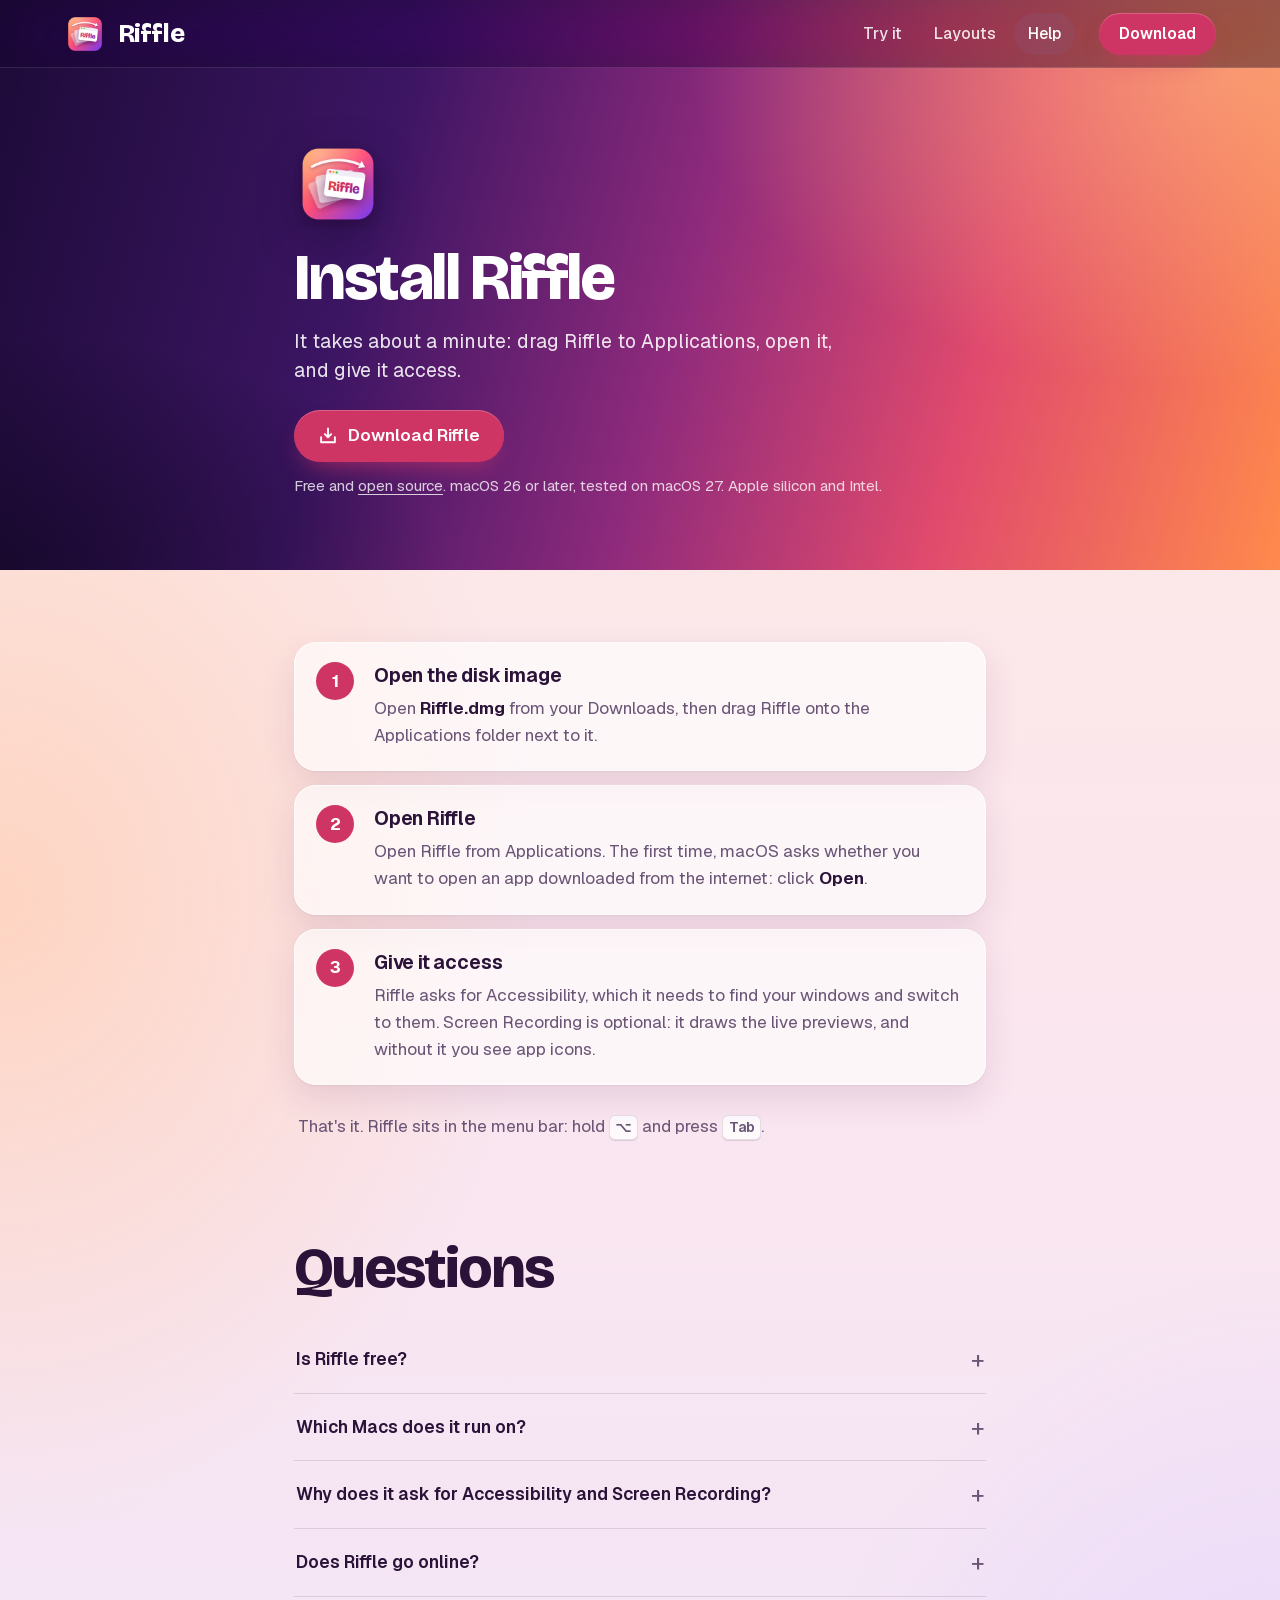
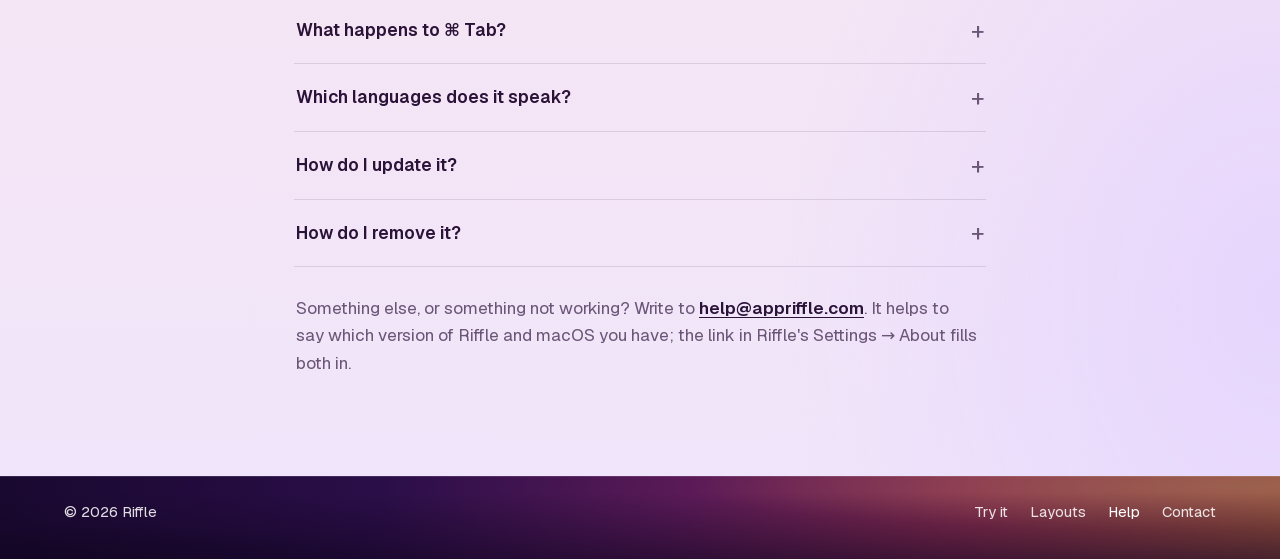
==== website/help.html @ 2fd91523 "Riffle: a window switcher for macOS The source of Riffle 1.0.2, published as free software under the" ====
<!doctype html>
<html lang="en">
<head>
<meta charset="utf-8">
<meta name="viewport" content="width=device-width, initial-scale=1, viewport-fit=cover">
<title>Install Riffle, and questions</title>
<meta name="description" content="How to install Riffle, the free window switcher for macOS, and answers to common questions.">
<meta name="theme-color" content="#24103f">
<meta name="color-scheme" content="light">
<link rel="canonical" href="https://appriffle.com/help">
<link rel="icon" href="img/icon-64.png" type="image/png">
<link rel="apple-touch-icon" href="img/icon-256.png">
<link rel="preload" href="fonts/bricolage-latin.woff2" as="font" type="font/woff2" crossorigin>
<link rel="preload" href="fonts/geist-latin.woff2" as="font" type="font/woff2" crossorigin>
<link rel="stylesheet" href="styles.css">
</head>
<body>
<svg width="0" height="0" style="position:absolute" aria-hidden="true">
  <defs>
    <!-- Phosphor Icons (MIT), bold weight: icons/LICENSE-phosphor.txt -->
    <symbol id="i-download" viewBox="0 0 256 256" fill="currentColor"><path d="M228,144v64a12,12,0,0,1-12,12H40a12,12,0,0,1-12-12V144a12,12,0,0,1,24,0v52H204V144a12,12,0,0,1,24,0Zm-108.49,8.49a12,12,0,0,0,17,0l40-40a12,12,0,0,0-17-17L140,115V32a12,12,0,0,0-24,0v83L96.49,95.51a12,12,0,0,0-17,17Z"/></symbol>
  </defs>
</svg>

<a class="skip" href="#main">Skip to content</a>

<header class="nav">
  <div class="nav__inner">
    <a class="brand" href="index.html" aria-label="Riffle, home">
      <img src="img/icon-256.png" alt="" width="42" height="42">
      <span>Riffle</span>
    </a>
    <nav class="nav__links" aria-label="Pages">
      <a href="index.html#try">Try it</a>
      <a href="index.html#layouts">Layouts</a>
      <a href="help.html" aria-current="page">Help</a>
    </nav>
    <a class="btn btn--primary btn--small" href="download/Riffle.dmg" download>Download</a>
  </div>
</header>

<main id="main">

  <section id="top" class="help-hero" aria-labelledby="help-title">
    <div class="help-hero__inner">
      <img class="help-hero__icon" src="img/icon-256.png" alt="" width="256" height="256">
      <h1 class="help-hero__title" id="help-title">Install Riffle</h1>
      <p class="help-hero__lede">It takes about a minute: drag Riffle to Applications, open it, and give it access.</p>
      <div class="help-hero__actions">
        <a class="btn btn--primary" href="download/Riffle.dmg" download><svg aria-hidden="true"><use href="#i-download"/></svg>Download Riffle</a>
        <span class="help-hero__fine">Free and <a href="https://github.com/dorukyksl/riffle">open source</a>. macOS 26 or later, tested on macOS 27. Apple silicon and Intel.</span>
      </div>
    </div>
  </section>

  <section class="steps" aria-label="Installing Riffle, step by step">
    <ol class="steps__list">
      <li>
        <h2>Open the disk image</h2>
        <p>Open <strong>Riffle.dmg</strong> from your Downloads, then drag Riffle onto the Applications folder next to it.</p>
      </li>
      <li>
        <h2>Open Riffle</h2>
        <p>Open Riffle from Applications. The first time, macOS asks whether you want to open an app downloaded from the internet: click <strong>Open</strong>.</p>
      </li>
      <li>
        <h2>Give it access</h2>
        <p>Riffle asks for Accessibility, which it needs to find your windows and switch to them. Screen Recording is optional: it draws the live previews, and without it you see app icons.</p>
      </li>
    </ol>
    <p class="steps__done">That's it. Riffle sits in the menu bar: hold <kbd>⌥</kbd> and press <kbd>Tab</kbd>.</p>
  </section>

  <section id="questions" class="faq" aria-labelledby="faq-title">
    <h2 class="title" id="faq-title">Questions</h2>
    <div class="faq__list">
      <details><summary>Is Riffle free?</summary><p>Yes, for good. Riffle is free and open source: <a href="https://github.com/dorukyksl/riffle">its code is on GitHub</a> under the GNU General Public License, version 3, so anyone can read what it does with the permissions it asks for, build it themselves or make it better. There is no account to make and nothing to buy.</p></details>
      <details><summary>Which Macs does it run on?</summary><p>Any Mac with macOS 26 or later, Apple silicon or Intel. Riffle is tested on macOS 27.0.1 (October 2026), which runs on Apple silicon only; Intel Macs use it on macOS 26.</p></details>
      <details><summary>Why does it ask for Accessibility and Screen Recording?</summary><p>Accessibility lets Riffle find your windows and bring the one you pick to the front. Screen Recording is optional and only draws the live previews; without it you see app icons. Nothing it sees is recorded or sent anywhere.</p></details>
      <details><summary>Does Riffle go online?</summary><p>Only to look for updates. Once a day it asks appriffle.com whether there's a newer version; the request carries Riffle's version number and, like any web request, your preferred language. You can turn that off in Settings → About. Nothing about your windows ever leaves your Mac.</p></details>
      <details><summary>What happens to ⌘ Tab?</summary><p>Nothing, unless you choose it. Riffle starts on ⌥ Tab. Pick ⌘ Tab in the welcome window or in Settings and Riffle takes its place, then gives it back to macOS when Riffle quits.</p></details>
      <details><summary>Which languages does it speak?</summary><p>21: English, Arabic, Chinese (Simplified, Hong Kong and Taiwan), Dutch, French, German, Hebrew, Indonesian, Italian, Japanese, Korean, Polish, Portuguese (Brazil), Russian, Spanish, Swedish, Thai, Turkish and Vietnamese. It follows your Mac's language, and you can pick another in Settings.</p></details>
      <details><summary>How do I update it?</summary><p>Riffle updates itself: when there's a new version, it asks whether to install it. To look right away, choose Check for Updates… from its menu bar icon. Riffle 1.0.0 can't do this yet, so if you have it, download Riffle once more and drag it onto Applications to replace the old one. Your settings stay as they are.</p></details>
      <details><summary>How do I remove it?</summary><p>Quit Riffle from its menu bar icon, then move it from Applications to the Trash. If you've hidden the icon, open Riffle from Applications to bring up its settings and press ⌘&nbsp;Q.</p></details>
    </div>
    <p class="faq__more">Something else, or something not working? Write to <a href="mailto:help@appriffle.com">help@appriffle.com</a>. It helps to say which version of Riffle and macOS you have; the link in Riffle's Settings → About fills both in.</p>
  </section>

</main>

<div class="end end--slim">
<footer class="footer">
  <div class="footer__inner">
    <span>© 2026 Riffle</span>
    <nav aria-label="Footer"><a href="index.html#try">Try it</a><a href="index.html#layouts">Layouts</a><a href="help.html" aria-current="page">Help</a><a href="mailto:help@appriffle.com">Contact</a></nav>
  </div>
</footer>
</div>

<script src="site.js"></script>
</body>
</html>
---- website/styles.css ----
/* Riffle: one look, whatever the Mac's appearance. The icon's dusk at both ends of the page, and between them a paper
   that carries the icon's afterglow: peach, rose and lilac, never white and never dark. The demos' walls are the icon's
   sunset. Raspberry is the one accent. The switcher on the page copies the app's own: frosted, a rose selection plate.
   Shapes: screens 22-30px, panels and cards 1.1-2.2em (they scale with their screen), buttons pills, keys 12px. */

@font-face {
  font-family: "Bricolage Grotesque";
  src: url("fonts/bricolage-latin.woff2") format("woff2");
  font-weight: 200 800;
  font-display: swap;
  unicode-range: U+0000-00FF, U+0131, U+0152-0153, U+02BB-02BC, U+02C6, U+02DA, U+02DC, U+0304, U+0308, U+0329, U+2000-206F, U+20AC, U+2122, U+2191, U+2193, U+2212, U+2215, U+FEFF, U+FFFD;
}
@font-face {
  font-family: "Bricolage Grotesque";
  src: url("fonts/bricolage-latin-ext.woff2") format("woff2");
  font-weight: 200 800;
  font-display: swap;
  unicode-range: U+0100-02BA, U+02BD-02C5, U+02C7-02CC, U+02CE-02D7, U+02DD-02FF, U+0304, U+0308, U+0329, U+1D00-1DBF, U+1E00-1E9F, U+1EF2-1EFF, U+2020, U+20A0-20AB, U+20AD-20C4, U+2113, U+2C60-2C7F, U+A720-A7FF;
}
@font-face {
  font-family: "Geist";
  src: url("fonts/geist-latin.woff2") format("woff2");
  font-weight: 100 900;
  font-display: swap;
  unicode-range: U+0000-00FF, U+0131, U+0152-0153, U+02BB-02BC, U+02C6, U+02DA, U+02DC, U+0304, U+0308, U+0329, U+2000-206F, U+20AC, U+2122, U+2191, U+2193, U+2212, U+2215, U+FEFF, U+FFFD;
}
@font-face {
  font-family: "Geist";
  src: url("fonts/geist-latin-ext.woff2") format("woff2");
  font-weight: 100 900;
  font-display: swap;
  unicode-range: U+0100-02BA, U+02BD-02C5, U+02C7-02CC, U+02CE-02D7, U+02DD-02FF, U+0304, U+0308, U+0329, U+1D00-1DBF, U+1E00-1E9F, U+1EF2-1EFF, U+2020, U+20A0-20AB, U+20AD-20C4, U+2113, U+2C60-2C7F, U+A720-A7FF;
}
:root {
  --paper: #fbebf0;
  --surface: rgb(255 255 255 / 0.66);
  --ink: #2a1238;
  --muted: #6b5677;
  --line: rgb(42 18 56 / 0.12);
  --accent: #cf3564;
  --accent-down: #b82c57;
  --accent-ink: #b42853;
  --focus: #cf3564;
  --dusk:
    radial-gradient(60% 80% at 96% 12%, rgb(255 184 128 / 0.6), transparent 70%),
    radial-gradient(50% 60% at 0% 100%, rgb(10 3 24 / 0.55), transparent 70%),
    linear-gradient(105deg, #1d0b38 0%, #3c1563 30%, #8e2a7c 53%, #e04a6d 75%, #ff8a4c 100%);
  /* The app's selection. */
  --plate: rgb(255 107 153 / 0.26);
  --plate-edge: #ff6b99;
  --match: #e8336d;
  /* The five layouts' wall: the icon's sunset. */
  --wall:
    radial-gradient(60% 70% at 8% 100%, rgb(255 222 180 / 0.55), transparent 70%),
    radial-gradient(70% 70% at 100% 0%, rgb(20 6 58 / 0.45), transparent 62%),
    linear-gradient(165deg, #ff9a4d 0%, #ff4f7b 36%, #7b3bf2 70%, #26104a 100%);
  /* The MacBook's desktop: the dusk, turned the other way. */
  --desk:
    radial-gradient(55% 70% at 10% 8%, rgb(255 170 120 / 0.55), transparent 70%),
    radial-gradient(60% 70% at 100% 100%, rgb(255 92 140 / 0.45), transparent 70%),
    linear-gradient(200deg, #2a1050 0%, #5a1d78 38%, #b13a82 70%, #f06a6a 100%);
  --font-display: "Bricolage Grotesque", ui-sans-serif, system-ui, sans-serif;
  --font-text: "Geist", ui-sans-serif, system-ui, -apple-system, sans-serif;
  --gutter: clamp(20px, 5vw, 64px);
  --maxw: 1320px;
  --nav: 68px;
  --ease: cubic-bezier(0.23, 1, 0.32, 1);
  --glide: cubic-bezier(0.3, 1.18, 0.45, 1);
  --shadow: 0 1px 2px rgb(60 20 70 / 0.06), 0 14px 34px rgb(90 30 90 / 0.12);
  color-scheme: light;
}

*, *::before, *::after { box-sizing: border-box; }
html { -webkit-text-size-adjust: 100%; scroll-behavior: smooth; scroll-padding-top: calc(var(--nav) + 16px); background: #1d0b38; }
@media (prefers-reduced-motion: reduce) { html { scroll-behavior: auto; } }
body {
  margin: 0; color: var(--ink); font: 420 1.0625rem/1.6 var(--font-text); -webkit-font-smoothing: antialiased; overflow-x: clip;
  /* The afterglow: peach under the hero, rose through the middle, lilac before the dusk comes back. */
  background:
    radial-gradient(60% 900px at 0% 900px, rgb(255 205 175 / 0.7), transparent 70%),
    radial-gradient(55% 900px at 100% 1900px, rgb(226 208 255 / 0.75), transparent 70%),
    linear-gradient(180deg, #fde9e1 0%, #fbe6ee 45%, #efe5fb 100%);
}
img { display: block; max-width: 100%; height: auto; }
button { font: inherit; color: inherit; }
h1, h2, h3, p { margin: 0; }
h1, h2 { text-wrap: balance; }
p { text-wrap: pretty; }
a { color: inherit; }
::selection { background: rgb(255 107 153 / 0.3); }
:focus-visible { outline: 2.5px solid var(--focus); outline-offset: 3px; border-radius: 8px; }
kbd {
  font: 600 0.84em/1 var(--font-text); padding: 0.2em 0.45em 0.24em; border-radius: 6px; white-space: nowrap;
  background: rgb(255 255 255 / 0.8); box-shadow: inset 0 0 0 1px var(--line), 0 1px 0 rgb(42 18 56 / 0.14);
}
.skip {
  position: fixed; left: 12px; top: -60px; z-index: 100; padding: 10px 16px; border-radius: 999px;
  background: var(--accent); color: #fff; font-weight: 600; text-decoration: none;
}
.skip:focus { top: 12px; }
.title { font: 800 clamp(2.2rem, 1.45rem + 2.7vw, 3.9rem)/1.02 var(--font-display); letter-spacing: -0.035em; }
/* A section's heading: centered, a line of plain words under it. */
.section-head { max-width: 760px; margin: 0 auto; display: grid; gap: 14px; text-align: center; }
.section-head p { color: var(--muted); font-size: 1.1rem; max-width: 50ch; margin: 0 auto; }

/* ------------------------------------------------------------------ buttons */
.btn {
  display: inline-flex; align-items: center; justify-content: center; gap: 10px; height: 52px; padding: 0 24px;
  border-radius: 999px; border: 0; font: 600 1.0625rem/1 var(--font-text); text-decoration: none; white-space: nowrap; cursor: pointer;
  transition: transform 160ms var(--ease), box-shadow 160ms var(--ease), background-color 160ms var(--ease);
}
.btn svg { width: 20px; height: 20px; }
.btn:active { transform: translateY(1px) scale(0.985); }
.btn--primary { background: var(--accent); color: #fff; box-shadow: inset 0 1px 0 rgb(255 255 255 / 0.22), 0 12px 26px -12px rgb(207 53 100 / 0.8); }
.btn--primary:hover { background: var(--accent-down); }
/* On the dusk: glass. */
.btn--glass { background: rgb(255 255 255 / 0.14); color: #fff; box-shadow: inset 0 0 0 1px rgb(255 255 255 / 0.3); -webkit-backdrop-filter: blur(10px); backdrop-filter: blur(10px); }
.btn--glass:hover { background: rgb(255 255 255 / 0.24); }
.btn--small { height: 42px; padding: 0 20px; font-size: 0.97rem; }

/* ------------------------------------------------------------------ navigation: glass on the dusk, then on the paper */
.nav {
  position: fixed; inset: 0 0 auto; z-index: 50; height: var(--nav); color: #fff;
  background: rgb(20 6 36 / 0.42); -webkit-backdrop-filter: blur(22px) saturate(1.5); backdrop-filter: blur(22px) saturate(1.5);
  box-shadow: inset 0 -1px 0 rgb(255 255 255 / 0.12); transition: background-color 240ms var(--ease), color 240ms var(--ease), box-shadow 240ms var(--ease);
}
.nav.is-paper { color: var(--ink); background: rgb(252 236 242 / 0.8); box-shadow: inset 0 -1px 0 var(--line); }
/* The same edges as the content under it: the brand over the hero's logo and words, Download over the switcher's edge. */
.nav__inner { height: 100%; max-width: calc(var(--maxw) + 2 * var(--gutter)); margin: 0 auto; padding: 0 var(--gutter); display: flex; align-items: center; gap: 24px; }
.brand { display: inline-flex; align-items: center; gap: 12px; text-decoration: none; }
.brand img { width: 42px; height: 42px; }
.brand span { font: 800 1.6rem/1 var(--font-display); letter-spacing: -0.035em; }
.nav__links { display: flex; gap: 4px; margin-left: auto; }
.nav__links a { padding: 8px 14px; border-radius: 999px; font-size: 1rem; font-weight: 500; text-decoration: none; opacity: 0.86; transition: opacity 140ms var(--ease), background-color 140ms var(--ease); }
.nav__links a:hover, .nav__links a[aria-current="page"] { opacity: 1; background: rgb(127 100 150 / 0.16); }

/* ------------------------------------------------------------------ hero: the dusk, Riffle open on it */
.hero {
  position: relative; isolation: isolate; color: #fff; background: var(--dusk); overflow: clip;
  min-height: min(100dvh, 940px); padding: calc(var(--nav) + clamp(28px, 6vh, 72px)) var(--gutter) clamp(48px, 8vh, 96px);
  display: grid; align-items: center;
}
.hero__inner { max-width: var(--maxw); width: 100%; margin: 0 auto; display: grid; grid-template-columns: minmax(0, 0.9fr) minmax(0, 1.1fr); gap: clamp(28px, 4vw, 56px); align-items: center; }
.hero__copy { display: grid; gap: 22px; justify-items: start; }
/* The logo stands centered over the words of the headline: the block is as wide as its longest line. */
.hero__mark { display: grid; justify-items: center; gap: 18px; width: max-content; max-width: 100%; }
.hero__title { width: max-content; max-width: 100%; font: 800 clamp(2.9rem, 1.6rem + 3.7vw, 4.7rem)/0.95 var(--font-display); letter-spacing: -0.045em; padding-bottom: 0.05em; }
.hero__lede { max-width: 30rem; font-size: clamp(1.08rem, 1rem + 0.35vw, 1.28rem); line-height: 1.5; color: rgb(255 255 255 / 0.88); }
.hero__lede kbd { color: #fff; background: rgb(255 255 255 / 0.16); box-shadow: inset 0 0 0 1px rgb(255 255 255 / 0.28); }
.hero__actions { display: flex; flex-wrap: wrap; gap: 12px; margin-top: 4px; }
/* Its right edge on the content edge, under the Download button. */
.hero__show { position: relative; display: grid; place-items: center end; --u: calc((min(var(--maxw), 100vw - 2 * var(--gutter)) - 56px) * 0.0055); }
.hero__show .sw { font-size: clamp(6px, calc(var(--u) * 2.45), 19px); }
/* The icon, in its parts: on arrival the cards lie stacked and riffle out into the fan, then the arrow sweeps across.
   Pointing at it spreads the hand a little wider. The cards turn about the fan's pivot, low and right of centre. */
.logo { --size: clamp(112px, 10vw, 148px); position: relative; width: var(--size); aspect-ratio: 1; filter: drop-shadow(0 18px 24px rgb(10 3 24 / 0.35)); }
.logo__part { position: absolute; inset: 0; width: 100%; height: 100%; }
.logo__card { transform-origin: 53.5% 82.6%; transition: rotate 760ms var(--glide); }
.logo__card--middle { transition-delay: 70ms; }
.logo__arrow { transition: clip-path 620ms cubic-bezier(0.65, 0, 0.35, 1) 420ms; clip-path: inset(0 0 0 0); }
.logo.is-stacked .logo__card--back { rotate: 31deg; }
.logo.is-stacked .logo__card--middle { rotate: 17deg; }
.logo.is-stacked .logo__arrow { clip-path: inset(0 100% 0 0); }
@media (hover: hover) {
  .logo:hover .logo__card { transition-delay: 0ms; transition-duration: 420ms; }
  .logo:hover .logo__card--back { rotate: -7deg; }
  .logo:hover .logo__card--middle { rotate: -3deg; }
  .logo:hover .logo__card--front { rotate: 2deg; }
}

/* ------------------------------------------------------------------ the MacBook you can use */
/* A 14-inch MacBook Pro in space black, drawn in CSS so its screen can hold the live demo. --lw is its width; the lid
   is the 16:10 screen plus a thin bezel, and the deck is as deep as the lid is tall, so the closed lid covers it.
   Both are slabs: a lid 0.012 lw thick and a deck 0.036 lw thick, with corners rounded the same in plan, their edges
   walls that turn around those corners. Light comes from the top left. Open, the lid faces you square (nothing but a 2D
   nudge, so the demo stays sharp and clickable) and the deck lies flat, seen from about screen height through a long
   lens: a thin wedge. Closed, the whole laptop is turned toward you, as if you looked down on it from above. The deck's
   front edge is nearer you than the hinge, so it looks 1.153 times as wide as the lid (5 lw of perspective, 0.661 lw
   deep): on a narrow screen that edge, not the lid, is what has to fit, and it reaches halfway into the gutter. */
.try {
  --lw: min((100vw - var(--gutter)) / 1.153, 1080px, (100vh - 212px) / 0.8);
  --lw: min((100vw - var(--gutter)) / 1.153, 1080px, (100svh - 212px) / 0.8);
  --lh: calc(var(--lw) * 0.661);
  --gap: clamp(18px, 2.6vh, 28px);
  --keys-h: 116px; /* the caption and keys under the laptop: one line of caption is 102px, two are 129px */
  position: relative; padding: clamp(80px, 12vh, 128px) var(--gutter) 0;
}
.try__anchor, .try__opened { position: absolute; left: 0; width: 1px; height: 1px; top: 0; pointer-events: none; }
.try__stage { display: grid; justify-items: center; gap: var(--gap); }
.laptop {
  --r: calc(var(--lw) * 0.034); /* the corners of the lid's free edge and the deck's front edge, in plan */
  --lid-t: calc(var(--lw) * 0.012);
  --base-t: calc(var(--lw) * 0.036);
  position: relative; width: var(--lw); perspective: calc(var(--lw) * 5); perspective-origin: 50% calc(var(--lh) * 0.42);
}
.laptop__body { position: relative; width: 100%; height: calc(var(--lh) + var(--lw) * 0.12); transform-style: preserve-3d; transform-origin: 50% var(--lh); }
.laptop__shadow {
  position: absolute; left: -7%; right: -7%; top: calc(var(--lh) + var(--lw) * 0.07); height: calc(var(--lw) * 0.08); border-radius: 50%;
  background: radial-gradient(closest-side, rgb(70 24 80 / 0.38), rgb(70 24 80 / 0.12) 60%, transparent); filter: blur(calc(var(--lw) * 0.012));
}
/* The deck: a plane hinged at the back edge, laid down toward you. */
.laptop__base {
  position: absolute; left: 0; top: var(--lh); width: 100%; height: var(--lh); transform-origin: 50% 0; transform: rotateX(90deg);
  transform-style: preserve-3d; border-radius: calc(var(--lw) * 0.006) calc(var(--lw) * 0.006) var(--r) var(--r);
  background:
    radial-gradient(120% 70% at 18% 0%, rgb(255 255 255 / 0.07), transparent 60%),
    linear-gradient(180deg, #3a383e 0%, #302e34 60%, #2a282e 100%);
  box-shadow: inset 0 0 0 1px rgb(255 255 255 / 0.05);
}
.laptop__keyboard {
  position: absolute; left: 7%; right: 7%; top: 5.2%; height: 49%; display: grid; grid-template-rows: 0.56fr repeat(5, 1fr); gap: 1.4% 0;
  padding: 1.2% 1.1%; border-radius: calc(var(--lw) * 0.008); background: #1d1b20;
  box-shadow: inset 0 calc(var(--lw) * 0.002) calc(var(--lw) * 0.006) rgb(0 0 0 / 0.55), 0 0 0 1px rgb(255 255 255 / 0.04);
}
.laptop__keyboard > div { display: flex; gap: 0.55%; }
.laptop__keyboard i {
  flex: 1 1 0; min-width: 0; border-radius: calc(var(--lw) * 0.004);
  background: linear-gradient(180deg, #17161a, #111013); box-shadow: inset 0 1px 0 rgb(255 255 255 / 0.06), 0 0 0 0.5px rgb(0 0 0 / 0.6);
}
.laptop__keyboard .is-low { align-self: flex-end; height: 48%; }
.laptop__keyboard .updown { flex: 1 1 0; display: grid; grid-template-rows: 1fr 1fr; gap: 4%; }
.laptop__speaker {
  position: absolute; top: 5.2%; width: 4%; height: 49%;
  background: radial-gradient(circle, rgb(0 0 0 / 0.55) 32%, transparent 38%) 0 0 / calc(var(--lw) * 0.0055) calc(var(--lw) * 0.0055);
  opacity: 0.8;
}
.laptop__speaker--left { left: 1.6%; }
.laptop__speaker--right { right: 1.6%; }
.laptop__pad {
  position: absolute; left: 28%; right: 28%; top: 58.5%; height: 34%; border-radius: calc(var(--lw) * 0.012);
  background: linear-gradient(180deg, #38363c, #322f36); box-shadow: inset 0 0 0 1px rgb(0 0 0 / 0.35), inset 0 1px 0 rgb(255 255 255 / 0.05);
}
/* The deck's front wall, hanging down from its straight front edge, with the thumb scoop in the middle; its corners
   turn with the deck's (.laptop__turn). */
.laptop__lip {
  position: absolute; left: calc(var(--r) - 1.5px); top: 100%; width: calc(100% - 2 * var(--r) + 3px); height: var(--base-t); transform-origin: 50% 0;
  transform: rotateX(-90deg); backface-visibility: hidden;
  background:
    radial-gradient(8% 80% at 50% 0%, rgb(0 0 0 / 0.6), rgb(0 0 0 / 0.25) 60%, transparent 62%),
    linear-gradient(180deg, #3a383e 0%, #2a282e 45%, #18171b 100%);
}
/* The lid: a thin slab hinged at the bottom edge. Its back is plain aluminium; no logo. */
.laptop__lid { position: absolute; left: 0; top: 0; width: 100%; height: var(--lh); transform-origin: 50% 100%; transform: translateY(calc(var(--lw) * -0.004)); transform-style: preserve-3d; }
.laptop__face, .laptop__back { position: absolute; inset: 0; backface-visibility: hidden; -webkit-backface-visibility: hidden; border-radius: calc(var(--lw) * 0.034) calc(var(--lw) * 0.034) calc(var(--lw) * 0.014) calc(var(--lw) * 0.014); }
.laptop__face {
  background: #0d0c10;
  box-shadow: inset 0 0 0 calc(var(--lw) * 0.0024) #3c3a40, inset 0 0 0 calc(var(--lw) * 0.0024 + 1px) rgb(255 255 255 / 0.06);
}
.laptop__back {
  transform: translateZ(calc(-1 * var(--lid-t))) rotateY(180deg); overflow: hidden;
  background:
    radial-gradient(70% 60% at 22% 18%, rgb(255 255 255 / 0.12), transparent 70%),
    linear-gradient(165deg, #56545b 0%, #403e45 40%, #302f35 75%, #29282d 100%);
  box-shadow: inset 0 0 0 1px rgb(255 255 255 / 0.07);
}
.laptop__sheen { position: absolute; inset: -40% -10%; background: linear-gradient(115deg, transparent 38%, rgb(255 255 255 / 0.1) 48%, transparent 58%); opacity: 0; }
/* The lid's free edge: a wall from the screen's face back to the aluminium, along the straight part of the edge. */
.laptop__rim {
  position: absolute; left: calc(var(--r) - 1.5px); right: calc(var(--r) - 1.5px); top: 0; height: var(--lid-t); transform-origin: 50% 0;
  transform: rotateX(-90deg) rotateY(180deg); backface-visibility: hidden; background: linear-gradient(180deg, #55535a, #2b2a2f);
}
/* A rounded corner's wall: eight narrow strips standing on the quarter circle, each turned to face out from it (at
   this size eight sides are within a tenth of a pixel of the curve, and the foot of the deck's corner stays smooth). --from is where the quarter starts, --cx and --cy its centre,
   --facing the way the straight wall beside it faces, --stand how that wall stands up from the slab. */
.laptop__turn { position: absolute; inset: 0; transform-style: preserve-3d; pointer-events: none; }
.laptop__turn i {
  --a0: calc(var(--from) + 11.25deg * var(--k));
  --a1: calc(var(--a0) + 11.25deg);
  --mid: calc(var(--a0) + 5.625deg);
  --w: calc(var(--r) * 0.19603 + 1.5px); /* the chord, and a hair more so neighbours meet */
  position: absolute; width: var(--w); height: var(--h);
  left: calc(var(--cx) + var(--r) * 0.99518 * cos(var(--mid)) - var(--w) / 2);
  top: calc(var(--cy) + var(--r) * 0.99518 * sin(var(--mid)));
  transform-origin: 50% 0; transform: rotateZ(calc(var(--mid) - var(--facing))) var(--stand); backface-visibility: hidden;
  background: var(--wall);
}
.laptop__turn i:nth-child(1) { --k: 0; }
.laptop__turn i:nth-child(2) { --k: 1; }
.laptop__turn i:nth-child(3) { --k: 2; }
.laptop__turn i:nth-child(4) { --k: 3; }
.laptop__turn i:nth-child(5) { --k: 4; }
.laptop__turn i:nth-child(6) { --k: 5; }
.laptop__turn i:nth-child(7) { --k: 6; }
.laptop__turn i:nth-child(8) { --k: 7; }
.laptop__turn--top-left, .laptop__turn--top-right {
  --cy: var(--r); --facing: 270deg; --stand: rotateX(-90deg) rotateY(180deg); --h: var(--lid-t);
  --wall: linear-gradient(180deg, #55535a, #2b2a2f);
}
.laptop__turn--top-left { --from: 180deg; --cx: var(--r); }
.laptop__turn--top-right { --from: 270deg; --cx: calc(var(--lw) - var(--r)); }
/* The deck's front corners keep the front wall's look, and their foot curves up as the corner turns, so seen from the
   front the deck's ends are as round as its corners. */
.laptop__turn--front-left, .laptop__turn--front-right {
  --cy: calc(var(--lh) - var(--r)); --facing: 90deg; --stand: rotateX(-90deg); --h: var(--base-t);
  --wall: linear-gradient(180deg, #3a383e 0%, #2a282e 45%, #18171b 100%);
}
.laptop__turn--front-left { --from: 90deg; --cx: var(--r); }
.laptop__turn--front-right { --from: 0deg; --cx: calc(var(--lw) - var(--r)); }
.laptop__turn--front-left i, .laptop__turn--front-right i {
  clip-path: polygon(0 0, 100% 0, 100% calc(var(--h) - var(--r) * (1 - sin(var(--a0)))), 0 calc(var(--h) - var(--r) * (1 - sin(var(--a1)))));
}
/* The hinge: a dark bar along the axis that stays with the body, facing you, so the line between the lid's foot and the
   deck's back edge is filled at every angle. It sits just behind the open lid's face. */
.laptop__hinge {
  position: absolute; left: calc(var(--lw) * 0.009); right: calc(var(--lw) * 0.009); top: calc(var(--lh) - var(--lw) * 0.009);
  height: calc(var(--lw) * 0.011); transform: translateZ(calc(var(--lw) * -0.002)); border-radius: calc(var(--lw) * 0.0055);
  background: linear-gradient(180deg, #2a292e, #0c0b0e);
}
.laptop__notch {
  position: absolute; left: 50%; top: calc(var(--lw) * 0.028); translate: -50% 0; width: calc(var(--lw) * 0.058); height: calc(var(--lw) * 0.019);
  border-radius: 0 0 calc(var(--lw) * 0.006) calc(var(--lw) * 0.006); background: #0d0c10; pointer-events: none; z-index: 2;
}
.laptop__notch::after {
  content: ""; position: absolute; left: 50%; top: 32%; width: calc(var(--lw) * 0.0045); aspect-ratio: 1; translate: -50% 0; border-radius: 50%;
  background: radial-gradient(circle at 35% 35%, #3a4a6a, #101018 70%);
}
/* The screen inside the bezel: rounded at the top like the real display, near square at the bottom. */
.mac {
  --u: 9.6px;
  position: absolute; left: calc(var(--lw) * 0.0225); right: calc(var(--lw) * 0.0225); top: calc(var(--lw) * 0.028);
}
.mac__screen { position: relative; aspect-ratio: 16 / 10; overflow: hidden; background: var(--desk); isolation: isolate;
  border-radius: calc(var(--lw) * 0.018) calc(var(--lw) * 0.018) calc(var(--lw) * 0.005) calc(var(--lw) * 0.005); }
/* The screen asleep, until the lid is far enough open. */
.laptop__dark { position: absolute; inset: 0; z-index: 90; background: #060509; border-radius: inherit; opacity: 0; pointer-events: none; }
/* Nothing on the laptop's screen blurs what's behind it: inside the 3D lid Safari can't draw a backdrop-filter, and once
   the lid has opened it drops the whole screen, leaving it black. The menu bar, the Dock and the switcher are a little
   more solid instead. */
.mac__bar {
  position: absolute; inset: 0 0 auto; z-index: 40; height: calc(var(--u) * 3.4); min-height: 18px; display: flex; align-items: center; gap: calc(var(--u) * 2.1); padding: 0 calc(var(--u) * 1.8);
  background: rgb(255 255 255 / 0.56);
  font: 500 clamp(8px, calc(var(--u) * 1.15), 14px)/1 var(--font-text); color: rgb(29 20 38 / 0.85); transition: translate 380ms var(--ease);
}
.mac__app { font-weight: 700; color: #1d1426; }
.mac__menus { display: flex; gap: calc(var(--u) * 1.8); }
.mac__extra {
  margin-left: auto; display: grid; place-items: center; width: calc(var(--u) * 2.6); min-width: 18px; height: calc(var(--u) * 2.4); min-height: 16px; padding: 0; border: 0;
  border-radius: 6px; background: none; color: #1d1426; cursor: pointer;
}
.mac__extra svg { width: 72%; height: 72%; }
.mac__extra:hover, .mac__extra[aria-expanded="true"] { background: rgb(29 20 38 / 0.1); }
.mac__extra[hidden] { display: none; }
.mac__spaces { position: absolute; inset: 0; display: flex; transition: transform 620ms cubic-bezier(0.3, 0.7, 0.15, 1); }
.mac__space { position: relative; flex: none; width: 100%; height: 100%; }
.win {
  position: absolute; border-radius: calc(var(--u) * 0.9); overflow: hidden; transform-origin: 50% 100%;
  box-shadow: 0 0 0 0.5px rgb(29 20 38 / 0.18), 0 calc(var(--u) * 1.2) calc(var(--u) * 2.8) calc(var(--u) * -0.9) rgb(60 20 80 / 0.42);
}
.win img { width: 100%; }
.win.is-raised { animation: raise 420ms var(--ease); }
@keyframes raise { 0% { scale: 0.985; } 50% { scale: 1.012; } 100% { scale: 1; } }
.win[hidden] { display: none; }
.win--full { inset: 0 !important; width: 100% !important; border-radius: 0; box-shadow: none; }
.win--full img { width: 100%; height: 100%; object-fit: cover; object-position: top; }
.mac__dock {
  position: absolute; z-index: 30; left: 50%; bottom: calc(var(--u) * 1.1); translate: -50% 0; display: flex; align-items: flex-end; gap: calc(var(--u) * 0.55);
  padding: calc(var(--u) * 0.6); border-radius: calc(var(--u) * 1.8); background: rgb(255 255 255 / 0.62);
  box-shadow: inset 0 0 0 1px rgb(255 255 255 / 0.6), 0 calc(var(--u) * 0.8) calc(var(--u) * 2) calc(var(--u) * -0.8) rgb(60 20 80 / 0.35);
  transition: translate 380ms var(--ease);
}
.mac__dock img { width: calc(var(--u) * 3.7); height: calc(var(--u) * 3.7); }
.mac__dock .dock__sep { align-self: stretch; width: 1px; margin: calc(var(--u) * 0.4) calc(var(--u) * 0.2); background: rgb(29 20 38 / 0.18); }
.mac__dock .dock__mins { display: flex; gap: calc(var(--u) * 0.55); }
.mac__dock .dock__mins:empty { display: none; }
.mac__dock .dock__min { width: calc(var(--u) * 5); height: calc(var(--u) * 3.7); display: grid; place-items: center; }
.mac__dock .dock__min img { width: 100%; height: auto; border-radius: calc(var(--u) * 0.3); box-shadow: 0 calc(var(--u) * 0.2) calc(var(--u) * 0.6) rgb(60 20 80 / 0.3); }
.is-fullscreen .mac__bar { translate: 0 -110%; }
.is-fullscreen .mac__dock { translate: -50% 160%; }
.mac__overlay { position: absolute; inset: 0; z-index: 60; display: grid; place-items: center; pointer-events: none; }
.mac__overlay[hidden] { display: none; }
.mac__overlay .sw {
  pointer-events: auto; max-width: 94%; font-size: min(16px, calc(var(--u) * var(--fit))); animation: summon 160ms var(--ease);
  /* Frosted glass without the blur: the desktop's own colours under a pale veil, so no window shows through. */
  background: linear-gradient(rgb(250 246 252 / 0.9), rgb(250 246 252 / 0.9)), var(--desk);
  -webkit-backdrop-filter: none; backdrop-filter: none;
}
.mac__overlay .sw__acts { background: rgb(255 255 255 / 0.85); -webkit-backdrop-filter: none; backdrop-filter: none; }
/* Each layout as large as fits the laptop's screen with all fourteen windows, search open too: the deck by its width,
   the others by their height. The screen is 100 by 62.5 u. */
.mac__overlay .sw--deck { --fit: 1.46; }
.mac__overlay .sw--stage { --fit: 1.2; }
.mac__overlay .sw--icons { --fit: 1.5; }
.mac__overlay .sw--titles { --fit: 1.26; }
.mac__overlay .sw--list { --fit: 1.14; }
@keyframes summon { from { opacity: 0; scale: 0.98; } to { opacity: 1; scale: 1; } }

.keys { display: grid; justify-items: center; gap: 16px; text-align: center; }
.keys__say { min-height: 1.6em; max-width: 46rem; font-size: 1.08rem; font-weight: 500; color: var(--ink); }
.keys__say kbd { font-size: 0.86em; }
.keys__row { display: flex; align-items: center; justify-content: center; gap: 12px; }
.key {
  position: relative; display: inline-flex; align-items: flex-end; min-width: 68px; height: 58px; padding: 0 11px 9px; border: 0; border-radius: 12px;
  background: linear-gradient(180deg, #ffffff, #f6eef6); color: var(--muted); font: 500 0.76rem/1 var(--font-text); cursor: pointer;
  box-shadow: inset 0 0 0 1px rgb(42 18 56 / 0.1), inset 0 -3px 0 rgb(42 18 56 / 0.08), 0 3px 0 rgb(42 18 56 / 0.14), 0 6px 14px -4px rgb(80 20 90 / 0.25);
  transition: transform 110ms var(--ease), box-shadow 110ms var(--ease), color 110ms var(--ease);
}
.key small { position: absolute; top: 8px; right: 11px; font-size: 1rem; color: var(--ink); }
.key--tab { min-width: 94px; }
.key--mod { min-width: 86px; }
.key:hover { color: var(--ink); }
/* Pressed: down, and lit (the option key stays so while ⌥ is held). */
.key.is-down {
  transform: translateY(3px); color: var(--accent-ink); background: linear-gradient(180deg, #fff0f5, #ffdce9);
  box-shadow: inset 0 0 0 1px rgb(207 53 100 / 0.28), inset 0 -1px 0 rgb(42 18 56 / 0.06), 0 0 0 rgb(42 18 56 / 0.14), 0 0 0 3px rgb(255 107 153 / 0.5);
}
.key.is-down small { color: var(--accent-ink); }
/* After the tour, the keys ask once to be pressed. */
.keys.is-inviting .key--mod, .key.is-nudged { animation: invite 1.4s var(--ease) 2; }
/* ⌥ is held and Riffle isn't open yet: the tab key breathes a soft glow, asking to be clicked. */
.keys.is-ready .key--tab {
  color: var(--ink); animation: ready 1.3s ease-in-out infinite;
  box-shadow: inset 0 0 0 1px rgb(42 18 56 / 0.1), inset 0 -3px 0 rgb(42 18 56 / 0.08), 0 3px 0 rgb(42 18 56 / 0.14), 0 0 0 4px rgb(255 107 153 / 0.35);
}
@keyframes ready {
  0%, 100% { box-shadow: inset 0 0 0 1px rgb(42 18 56 / 0.1), inset 0 -3px 0 rgb(42 18 56 / 0.08), 0 3px 0 rgb(42 18 56 / 0.14), 0 0 0 2px rgb(255 107 153 / 0.16); }
  50% { box-shadow: inset 0 0 0 1px rgb(42 18 56 / 0.1), inset 0 -3px 0 rgb(42 18 56 / 0.08), 0 3px 0 rgb(42 18 56 / 0.14), 0 0 0 7px rgb(255 107 153 / 0.4); }
}
@keyframes invite { 0%, 100% { box-shadow: inset 0 0 0 1px rgb(42 18 56 / 0.1), inset 0 -3px 0 rgb(42 18 56 / 0.08), 0 3px 0 rgb(42 18 56 / 0.14), 0 0 0 0 rgb(255 107 153 / 0); } 50% { box-shadow: inset 0 0 0 1px rgb(42 18 56 / 0.1), inset 0 -3px 0 rgb(42 18 56 / 0.08), 0 3px 0 rgb(42 18 56 / 0.14), 0 0 0 6px rgb(255 107 153 / 0.35); } }
.keys__reset { margin-left: 10px; padding: 8px 12px; border: 0; border-radius: 999px; background: none; color: var(--muted); font-weight: 500; cursor: pointer; text-decoration: underline; text-underline-offset: 3px; }
.keys__reset:hover { color: var(--ink); }


/* A card's quick actions, shown on the selected card and under the pointer. */
.sw__acts {
  position: absolute; top: 0.4em; left: 0.4em; display: flex; gap: 0.35em; padding: 0.3em; border-radius: 0.8em; opacity: 0; transition: opacity 140ms var(--ease);
  background: rgb(255 255 255 / 0.55); -webkit-backdrop-filter: blur(10px); backdrop-filter: blur(10px); box-shadow: 0 0.2em 0.6em rgb(30 10 50 / 0.25);
}
.sw__item.is-selected .sw__acts, .sw__item:hover .sw__acts { opacity: 1; }
.sw__act { width: 1.5em; height: 1.5em; border-radius: 0.45em; cursor: pointer; display: grid; place-items: center; }
.sw__act--close { background: linear-gradient(#ff6b6b, #e5484d); }
.sw__act--min { background: linear-gradient(#ffd25a, #f0a500); }
.sw__act::before, .sw__act::after { content: ""; grid-area: 1 / 1; width: 0.75em; height: 0.15em; border-radius: 1px; background: #fff; }
.sw__act--close::before { rotate: 45deg; }
.sw__act--close::after { rotate: -45deg; }
.sw__act--min::after { display: none; }

/* ------------------------------------------------------------------ the switcher, as the app draws it in light mode */
.sw {
  position: relative; display: grid; gap: 0.9em; padding: 1.1em; border-radius: 2em; color: #1d1426; text-align: start;
  background: rgb(250 246 252 / 0.8); -webkit-backdrop-filter: blur(30px) saturate(1.8); backdrop-filter: blur(30px) saturate(1.8);
  box-shadow: inset 0 0 0 1px rgb(255 255 255 / 0.8), 0 0 0 0.5px rgb(29 20 38 / 0.12), 0 1.6em 3.4em -1.2em rgb(60 20 80 / 0.5);
  font-family: var(--font-text);
}
.sw__body { display: grid; gap: 0.9em; min-width: 0; }
.sw__items { position: relative; display: grid; }
.sw__plate {
  position: absolute; left: 0; top: 0; z-index: 0; border-radius: 1.05em; pointer-events: none; opacity: 0;
  background: var(--plate); box-shadow: inset 0 0 0 0.16em var(--plate-edge);
  transition: transform 260ms var(--glide), width 260ms var(--glide), height 260ms var(--glide), opacity 140ms var(--ease);
}
.sw.no-glide .sw__plate { transition: opacity 140ms var(--ease); }
.sw__item {
  position: relative; z-index: 1; min-width: 0; border: 0; background: none; padding: 0; text-align: start; color: inherit; cursor: default;
  font-size: 1em; border-radius: 1.05em;
}
.sw__item:focus-visible { outline: 0.18em solid var(--focus); outline-offset: 0.1em; }
.sw__icon { position: relative; flex: none; }
.sw__icon img { width: 100%; height: 100%; }
.sw__badge {
  position: absolute; top: -0.3em; right: -0.35em; min-width: 1.25em; height: 1.25em; padding: 0 0.3em; border-radius: 99px;
  background: #ff3b30; color: #fff; font: 700 0.62em/1.25em var(--font-text); text-align: center; font-size: 0.62em;
}
.sw__title { min-width: 0; font-weight: 600; white-space: nowrap; overflow: hidden; text-overflow: ellipsis; }
.sw__title mark, .sw__app mark { background: none; color: var(--match); }
.sw__app { color: rgb(29 20 38 / 0.55); font-size: 0.86em; white-space: nowrap; overflow: hidden; text-overflow: ellipsis; }
.sw__marks { display: flex; align-items: center; gap: 0.35em; color: rgb(29 20 38 / 0.6); font-size: 0.82em; font-weight: 650; }
.sw__marks svg { width: 1.15em; height: 1.15em; }
.sw__mark { display: inline-flex; align-items: center; gap: 0.2em; }
.sw__chip { display: inline-flex; align-items: center; gap: 0.25em; padding: 0.18em 0.42em; border-radius: 0.55em; background: rgb(29 20 38 / 0.08); }
.sw__num { color: rgb(29 20 38 / 0.45); font-size: 0.82em; font-variant-numeric: tabular-nums; min-width: 1.2em; text-align: end; }
/* A preview keeps its window's shape and fits its box: as wide as the box allows, or as tall. */
/* As wide as the box, or narrower by the ratio of the window's shape (--r) to the box's (--box): the picture fits
   the box either way, with no container query to lay out again on every change. */
.sw__thumb { position: relative; display: grid; place-items: center; --box: 1.6; }
.sw__thumb > img { width: calc(min(1, var(--r, 1.6) / var(--box)) * 100%); height: auto; max-width: none; border-radius: 0.45em; box-shadow: 0 0 0 0.5px rgb(29 20 38 / 0.14), 0 0.4em 1em -0.3em rgb(60 20 80 / 0.35); }
.sw__item.is-dim .sw__thumb img, .sw__item.is-dim .sw__icon img { opacity: 0.55; }
.sw__empty { display: grid; place-items: center; gap: 0.4em; color: rgb(29 20 38 / 0.5); font-size: 0.86em; }
.sw__empty img { width: 3.2em; height: 3.2em; }
.sw__search {
  display: flex; align-items: center; gap: 0.6em; height: 2.6em; padding: 0 0.9em; border-radius: 0.9em;
  background: rgb(29 20 38 / 0.07); color: rgb(29 20 38 / 0.6);
}
.sw__search svg { width: 1.2em; height: 1.2em; flex: none; }
.sw__search input { flex: 1; min-width: 0; height: 100%; border: 0; outline: 0; background: none; color: #1d1426; font: 500 1.1em var(--font-text); }
.sw__search output { font-size: 0.82em; white-space: nowrap; font-variant-numeric: tabular-nums; }
.sw__none { padding: 2em 1em; color: rgb(29 20 38 / 0.55); text-align: center; }
.sw__counter { color: rgb(29 20 38 / 0.45); font-size: 0.86em; font-variant-numeric: tabular-nums; }

/* On the dusk, the switcher as the app draws it in dark mode. */
.sw--dark {
  color: #f6f1f8; background: rgb(28 12 44 / 0.56);
  box-shadow: inset 0 0 0 1px rgb(255 255 255 / 0.18), inset 0 1px 0 rgb(255 255 255 / 0.12), 0 1.6em 3.4em -1.2em rgb(10 3 24 / 0.6);
}
.sw--dark .sw__app, .sw--dark .sw__num, .sw--dark .sw__counter, .sw--dark .sw__empty { color: rgb(255 255 255 / 0.62); }
.sw--dark .sw__marks { color: rgb(255 255 255 / 0.72); }
.sw--dark .sw__chip, .sw--dark .sw__big, .sw--dark .sw__search { background: rgb(255 255 255 / 0.1); }
.sw--dark .sw__search, .sw--dark .sw__search input { color: #fff; }
.sw--dark .sw__plate { background: rgb(255 107 153 / 0.3); box-shadow: inset 0 0 0 0.16em #ff8fb3; }

/* Deck: cells with the icon and title over a preview, in balanced rows. */
.sw--deck .sw__items { gap: 0.6em; }
/* Fewer cards than the panel was sized for (while searching): the rows stay centered in it. */
.sw--deck .sw__items, .sw--icons .sw__items { justify-content: center; }
.sw { align-content: start; }
.sw--deck .sw__item { display: grid; gap: 0.5em; padding: 0.7em; }
.sw--deck .sw__head { display: flex; align-items: center; gap: 0.5em; min-width: 0; height: 1.8em; }
.sw--deck .sw__icon { width: 1.75em; height: 1.75em; }
.sw--deck .sw__title { flex: 1; font-size: 1.02em; }
.sw--deck .sw__thumb { aspect-ratio: 16 / 10.4; --box: 1.5385; }

/* Stage: the selected window large, every window on a filmstrip. */
.sw--stage { width: min(56em, 100%); }
.sw__stage { display: grid; gap: 0.9em; }
.sw__big { display: grid; place-items: center; aspect-ratio: 16 / 9; --box: 1.7778; border-radius: 1.4em; background: rgb(29 20 38 / 0.05); }
.sw__big > img { width: calc(min(0.92, 0.88 * var(--r, 1.6) / var(--box)) * 100%); height: auto; max-width: none; border-radius: 0.6em; box-shadow: 0 0 0 0.5px rgb(29 20 38 / 0.14), 0 0.8em 2em -0.6em rgb(60 20 80 / 0.4); }
.sw__info { display: flex; align-items: center; gap: 0.75em; min-width: 0; }
.sw__info .sw__icon { width: 2.6em; height: 2.6em; }
.sw__info div { flex: 1; min-width: 0; display: grid; }
.sw__info .sw__title { font-size: 1.3em; font-weight: 700; }
.sw--stage .sw__items { grid-auto-flow: column; grid-auto-columns: minmax(0, 1fr); justify-content: center; gap: 0.6em; }
.sw--stage .sw__item { padding: 0.35em; }
.sw--stage .sw__thumb { aspect-ratio: 16 / 10; --box: 1.6; }
.sw--stage .sw__thumb .sw__icon { position: absolute; left: 0.3em; bottom: 0.25em; width: 1.7em; height: 1.7em; }
.sw--stage .sw__marks { position: absolute; left: 0.35em; top: 0.3em; }

/* Icons: like the Dock. */
.sw--icons .sw__items { gap: 0.4em; }
.sw--icons .sw__item { display: grid; justify-items: center; gap: 0.45em; width: 7.4em; padding: 1.7em 0.4em 0.7em; }
.sw--icons .sw__icon { width: 4.6em; height: 4.6em; }
.sw--icons .sw__title { max-width: 100%; font-size: 0.86em; font-weight: 500; text-align: center; }
.sw--icons .sw__item.is-selected .sw__title { font-weight: 700; }
.sw--icons .sw__marks { position: absolute; top: 0.35em; left: 0; right: 0; justify-content: center; }

/* Titles: one row per window, as wide as the longest title. */
.sw--titles { width: min(36em, 100%); }
.sw--titles .sw__items { gap: 0.15em; }
.sw--titles .sw__item { display: flex; align-items: center; gap: 0.75em; height: 2.9em; padding: 0 0.9em; border-radius: 0.8em; }
.sw--titles .sw__icon { width: 1.9em; height: 1.9em; }
.sw--titles .sw__title { flex: 1; font-size: 1.2em; font-weight: 500; }
.sw--titles .sw__plate { border-radius: 0.75em; }

/* List: the windows on the left, the selected one large on the right. */
.sw--list { width: min(64em, 100%); }
.sw--list .sw__body { grid-template-columns: minmax(0, 0.95fr) minmax(0, 1.1fr); align-items: center; }
.sw--list .sw__items { gap: 0.1em; }
.sw--list .sw__item { display: flex; align-items: center; gap: 0.7em; height: 3.3em; padding: 0 0.8em; border-radius: 0.85em; }
.sw--list .sw__icon { width: 2.2em; height: 2.2em; }
.sw--list .sw__text { flex: 1; min-width: 0; display: grid; }
.sw--list .sw__plate { border-radius: 0.85em; }
.sw--list .sw__stage { align-self: stretch; align-content: center; }
.sw--list .sw__big { aspect-ratio: 4 / 3; --box: 1.3333; }

/* ------------------------------------------------------------------ five layouts, large */
.layouts { max-width: calc(var(--maxw) + 2 * var(--gutter)); margin: 0 auto; padding: clamp(110px, 16vh, 170px) var(--gutter) 0; display: grid; justify-items: center; gap: 26px; text-align: center; }
.seg { display: inline-flex; gap: 4px; padding: 5px; border-radius: 999px; background: var(--surface); box-shadow: inset 0 0 0 1px var(--line), var(--shadow); -webkit-backdrop-filter: blur(12px); backdrop-filter: blur(12px); }
.seg button { height: 44px; padding: 0 22px; border: 0; border-radius: 999px; background: none; color: var(--muted); font-weight: 600; cursor: pointer; transition: color 140ms var(--ease), background-color 140ms var(--ease); }
.seg button:hover { color: var(--ink); }
.seg button[aria-selected="true"] { background: var(--ink); color: #fff; }
/* The wall's width is the page's, never its switcher's: the switcher's size comes from the wall's (--u), so letting the
   switcher widen the wall would chase itself frame after frame. */
.stage-demo { width: 100%; min-width: 0; display: grid; gap: 16px; }
.stage-demo__wall { min-width: 0; }
/* One size for all five, so picking another doesn't move the page; each layout sized to fill it. */
.stage-demo__wall {
  --u: 12px; display: grid; place-items: center; aspect-ratio: 2 / 1; padding: clamp(18px, 3.6vw, 48px); border-radius: 32px;
  background: var(--wall); box-shadow: inset 0 0 0 1px rgb(255 255 255 / 0.5), 0 40px 80px -40px rgb(90 30 90 / 0.55);
}
.stage-demo__wall .sw { max-width: 100%; }
.stage-demo__wall .sw--deck { font-size: min(21px, calc(var(--u) * 1.88)); }
.stage-demo__wall .sw--icons { font-size: min(21px, calc(var(--u) * 1.82)); }
.stage-demo__wall .sw--titles { font-size: min(21px, calc(var(--u) * 1.6)); }
.stage-demo__wall .sw--list { font-size: min(19px, calc(var(--u) * 1.45)); }
.stage-demo__wall .sw--stage { width: min(44em, 100%); font-size: min(16px, calc(var(--u) * 1.3)); }
.stage-demo__caption { color: var(--muted); min-height: 1.6em; font-size: 1.05rem; }

/* ------------------------------------------------------------------ search, with the visitor's own keyboard */
.find { max-width: calc(var(--maxw) + 2 * var(--gutter)); margin: 0 auto; padding: clamp(110px, 16vh, 170px) var(--gutter) 0; display: grid; gap: 26px; }
/* The dawn: the icon's colours at their lightest, under a frosted switcher. */
.find__stage {
  --u: 12px; display: grid; justify-items: center; align-content: start; gap: 22px; padding: clamp(26px, 4vw, 52px) clamp(18px, 4vw, 48px); border-radius: 32px;
  background:
    radial-gradient(60% 80% at 0% 0%, rgb(255 214 170 / 0.9), transparent 70%),
    radial-gradient(60% 80% at 100% 100%, rgb(170 140 255 / 0.85), transparent 70%),
    linear-gradient(135deg, #ffb48a 0%, #ff86ac 50%, #b99cff 100%);
  box-shadow: inset 0 0 0 1px rgb(255 255 255 / 0.5), 0 40px 80px -40px rgb(90 30 90 / 0.5);
 
}
/* As tall as the whole list, whatever the search leaves in it, so the page doesn't move while you type. */
.find__panel { width: 100%; display: grid; justify-items: center; font-size: clamp(11px, calc(var(--u) * 1.55), 17px); }
/* One size whatever the search leaves in it, like the app's own window, so nothing on the page moves while you type. */
.find__panel .sw { width: min(34em, 100%); height: 26.5em; align-content: start; }
.find__chips { display: flex; flex-wrap: wrap; justify-content: center; gap: 8px; }
.find__chips button {
  display: inline-flex; align-items: baseline; gap: 7px; height: 40px; padding: 0 16px; border: 0; border-radius: 999px; cursor: pointer;
  background: rgb(255 255 255 / 0.74); color: #4a3d57; font: 500 0.95rem/40px var(--font-text);
  -webkit-backdrop-filter: blur(12px); backdrop-filter: blur(12px); box-shadow: 0 6px 16px -8px rgb(60 20 80 / 0.45);
  transition: background-color 140ms var(--ease), color 140ms var(--ease), transform 110ms var(--ease);
}
.find__chips b { color: #1d1426; font-weight: 700; }
.find__chips button:hover { background: rgb(255 255 255 / 0.92); }
.find__chips button:active { transform: translateY(1px); }
.find__chips button[aria-pressed="true"] { background: #2a1238; color: rgb(255 255 255 / 0.78); }
.find__chips button[aria-pressed="true"] b { color: #fff; }
.find__say { min-height: 1.6em; text-align: center; color: var(--muted); font-size: 1.05rem; }

/* ------------------------------------------------------------------ your shortcut: two big keys */
.yours {
  max-width: calc(var(--maxw) + 2 * var(--gutter)); margin: 0 auto; padding: clamp(110px, 16vh, 170px) var(--gutter) 0;
  display: grid; grid-template-columns: minmax(0, 1fr) minmax(0, 1.05fr); gap: clamp(32px, 5vw, 80px); align-items: center;
}
.yours__text { display: grid; gap: 18px; justify-items: start; }
.yours__text p { color: var(--muted); font-size: 1.12rem; max-width: 34ch; }
.yours__pick button { min-width: 108px; font-size: 1.02rem; }
.yours__pick button[aria-checked="true"] { background: var(--ink); color: #fff; }
/* The keys sit in the Mac's own keyboard deck: space grey, keys in black. */
.yours__deck {
  display: flex; justify-content: center; align-items: center; gap: clamp(14px, 2vw, 22px); padding: clamp(36px, 6vw, 72px) clamp(20px, 4vw, 48px);
  border-radius: 32px; background: linear-gradient(160deg, #3a3140, #1d1824);
  box-shadow: inset 0 1px 0 rgb(255 255 255 / 0.12), inset 0 -2px 0 rgb(0 0 0 / 0.35), 0 40px 80px -40px rgb(60 20 80 / 0.6);
}
.bigkey {
  position: relative; display: inline-flex; align-items: flex-end; width: clamp(120px, 15vw, 172px); aspect-ratio: 1; padding: 0 0 clamp(14px, 1.6vw, 20px) clamp(14px, 1.6vw, 20px);
  border-radius: clamp(14px, 1.6vw, 20px); background: linear-gradient(180deg, #24202a, #141117); color: rgb(255 255 255 / 0.86);
  font: 500 clamp(1rem, 0.8rem + 0.6vw, 1.3rem)/1 var(--font-text);
  box-shadow: inset 0 1px 0 rgb(255 255 255 / 0.12), inset 0 0 0 1px rgb(255 255 255 / 0.06), 0 6px 0 #0a080c, 0 14px 26px -8px rgb(0 0 0 / 0.6);
}
.bigkey small { position: absolute; top: clamp(12px, 1.4vw, 18px); right: clamp(14px, 1.6vw, 20px); font-size: clamp(1.6rem, 1.1rem + 1.3vw, 2.3rem); color: #fff; line-height: 1; }
.bigkey--tab { width: clamp(170px, 21vw, 240px); aspect-ratio: auto; height: clamp(120px, 15vw, 172px); }

/* ------------------------------------------------------------------ the one scroll moment: the lid opens */
/* Where the browser can tie animation to scrolling (and motion is welcome), the section grows tall and its stage stays
   pinned while you scroll through it: the laptop, seen closed from above, turns toward you and opens, the screen
   wakes, the words step aside and the keys arrive. Every moving part has its own transform or opacity keyframes on one
   timeline, so it all runs off the main thread. The lid and the deck share one curve, so the lid never passes through
   the deck. Elsewhere the laptop simply stands open. */
@supports (animation-timeline: view()) {
  @media (prefers-reduced-motion: no-preference) {
    .try { height: calc(100vh + 150vh); height: calc(100svh + 150svh); padding: 0; view-timeline: --lid block; }
    /* When the open laptop doesn't fill the height (a phone, a tall window), it and its keys sit in the middle of
       what's left under the bar. --drop is that extra room above them; the camera starts from the same place either way. */
    .try__stage {
      --drop: max(0px, (100svh - var(--nav) - 32px - var(--lh) - var(--lw) * 0.12 - var(--gap) - var(--keys-h)) / 2);
      position: sticky; top: 0; height: 100vh; height: 100svh; overflow: clip; align-content: start;
      padding: calc(var(--nav) + 14px + var(--drop)) var(--gutter) 18px;
    }
    .try__head {
      position: absolute; left: var(--gutter); right: var(--gutter); top: calc(var(--nav) + clamp(16px, 4vh, 44px)); z-index: 2;
      animation: lid-words linear both; animation-timeline: --lid; animation-range: contain 0% contain 24%;
    }
    .laptop__body, .laptop__base, .laptop__lid, .laptop__shadow {
      animation-timing-function: cubic-bezier(0.45, 0.05, 0.3, 1); animation-fill-mode: both;
      animation-timeline: --lid; animation-range: contain 2% contain 60%;
    }
    .laptop__body { animation-name: lid-camera; }
    .laptop__base { animation-name: lid-deck; }
    .laptop__lid { animation-name: lid-open; }
    .laptop__shadow { animation-name: lid-shadow; }
    .laptop__dark { animation: lid-wake linear both; animation-timeline: --lid; animation-range: contain 30% contain 56%; }
    .laptop__sheen { animation: lid-sheen linear both; animation-timeline: --lid; animation-range: contain 0% contain 34%; }
    .keys { animation: lid-keys linear both; animation-timeline: --lid; animation-range: contain 56% contain 66%; }
    /* Until the lid is open, nothing on the laptop or the keys takes a click. */
    .try:not(.is-open) .laptop, .try:not(.is-open) .keys { pointer-events: none; }
    /* "Try it" lands just after the lid has opened; the script hears the lid open from the second mark. */
    .try__anchor { top: calc(0.64 * (100% - 100svh) + var(--nav) + 16px); }
    .try__opened { top: calc(0.6 * (100% - 100svh) + 100svh); }
  }
}
@keyframes lid-words { to { opacity: 0; transform: translateY(-40px); } }
/* Closed, the hinge (the back edge) sits at 40% of the screen's height, under the words; open, the laptop is where it
   stands. */
@keyframes lid-camera { from { transform: translateY(calc(40svh - var(--nav) - 14px - var(--drop) - var(--lh))) scale(0.76); } to { transform: none; } }
@keyframes lid-deck { from { transform: rotateX(38deg); } to { transform: rotateX(90deg); } }
@keyframes lid-open {
  from { transform: translateY(calc(var(--lw) * -0.004)) rotateX(-142deg); }
  to { transform: translateY(calc(var(--lw) * -0.004)) rotateX(0deg); }
}
@keyframes lid-shadow { from { opacity: 0.55; transform: translateY(calc(40svh - var(--nav) - 14px - var(--drop) - var(--lh) + var(--lw) * 0.27)) scale(0.8, 2.4); } to { opacity: 1; transform: none; } }
@keyframes lid-wake { from { opacity: 1; } to { opacity: 0; } }
@keyframes lid-sheen { from { opacity: 1; transform: translateX(-28%); } to { opacity: 0; transform: translateX(32%); } }
@keyframes lid-keys { from { opacity: 0; transform: translateY(14px); } to { opacity: 1; transform: none; } }

/* ------------------------------------------------------------------ the end of the page: the dusk again */
/* The dusk again, darkened toward the bottom so the white words on its orange side stay easy to read. */
.end { margin-top: clamp(110px, 16vh, 170px); color: #fff; background: linear-gradient(180deg, rgb(20 6 36 / 0) 20%, rgb(20 6 36 / 0.62) 100%), var(--dusk); }
.end--slim { margin-top: 0; }
.closing { display: grid; justify-items: center; gap: 20px; text-align: center; padding: clamp(90px, 14vh, 150px) var(--gutter) clamp(56px, 9vh, 96px); }
.closing img { width: 120px; filter: drop-shadow(0 18px 24px rgb(10 3 24 / 0.4)); }
.closing__fine { font-size: 0.95rem; color: rgb(255 255 255 / 0.95); }
.closing__fine a { color: #fff; text-underline-offset: 3px; }
.facts { list-style: none; margin: clamp(28px, 5vh, 48px) 0 0; padding: 0; display: flex; flex-wrap: wrap; justify-content: center; gap: 12px 34px; color: rgb(255 255 255 / 0.88); font-size: 0.98rem; }
.facts li { display: inline-flex; align-items: center; gap: 10px; }
.facts svg { width: 20px; height: 20px; flex: none; opacity: 0.85; }
.footer { color: rgb(255 255 255 / 0.86); font-size: 0.92rem; background: rgb(20 6 36 / 0.42); }
.footer__inner {
  max-width: calc(var(--maxw) + 2 * var(--gutter)); margin: 0 auto; padding: 24px var(--gutter) 36px;
  display: flex; flex-wrap: wrap; justify-content: space-between; gap: 12px 24px; box-shadow: inset 0 1px 0 rgb(255 255 255 / 0.12);
}
.footer nav { display: flex; flex-wrap: wrap; gap: 8px 22px; }
.footer a { text-decoration: none; }
.footer a:hover, .footer a[aria-current="page"] { color: #fff; }

/* ------------------------------------------------------------------ help: installing, and questions */
.help-hero { color: #fff; background: var(--dusk); padding: calc(var(--nav) + clamp(40px, 8vh, 88px)) var(--gutter) clamp(48px, 8vh, 88px); }
.help-hero__inner { max-width: calc(820px - 2 * var(--gutter)); margin: 0 auto; display: grid; justify-items: start; gap: 18px; }
.help-hero__icon { width: 88px; height: 88px; filter: drop-shadow(0 14px 22px rgb(20 4 40 / 0.4)); }
.help-hero__title { font: 800 clamp(2.6rem, 1.6rem + 3vw, 4rem)/1 var(--font-display); letter-spacing: -0.04em; }
.help-hero__lede { max-width: 34rem; font-size: clamp(1.05rem, 1rem + 0.3vw, 1.2rem); line-height: 1.5; color: rgb(255 255 255 / 0.88); }
.help-hero__actions { display: flex; flex-wrap: wrap; align-items: center; gap: 12px 20px; margin-top: 6px; }
.help-hero__fine { color: rgb(255 255 255 / 0.78); font-size: 0.95rem; }
.help-hero__fine a { text-underline-offset: 3px; }
.steps { max-width: 820px; margin: 0 auto; padding: clamp(48px, 8vh, 80px) var(--gutter) 0; display: grid; gap: 28px; }
.steps__list { list-style: none; margin: 0; padding: 0; display: grid; gap: 14px; counter-reset: step; }
.steps__list li {
  counter-increment: step; position: relative; display: grid; gap: 6px; padding: 22px 24px 22px 80px; border-radius: 22px;
  background: var(--surface); box-shadow: inset 0 0 0 1px rgb(255 255 255 / 0.7), var(--shadow);
}
.steps__list li::before {
  content: counter(step); position: absolute; left: 22px; top: 20px; width: 38px; height: 38px; border-radius: 50%;
  display: grid; place-items: center; background: var(--accent); color: #fff; font: 700 1.05rem/1 var(--font-text);
}
.steps__list h2 { font: 650 1.2rem/1.3 var(--font-text); letter-spacing: -0.01em; }
.steps__list p { color: var(--muted); max-width: 60ch; }
.steps__list strong { color: var(--ink); font-weight: 650; }
.steps__done { color: var(--muted); padding-left: 4px; }
.faq { max-width: 820px; margin: 0 auto; padding: clamp(72px, 11vh, 120px) var(--gutter) clamp(72px, 11vh, 120px); display: grid; gap: 28px; }
.faq__list details { box-shadow: inset 0 -1px 0 var(--line); }
.faq summary { display: flex; justify-content: space-between; align-items: center; gap: 24px; padding: 20px 2px; cursor: pointer; list-style: none; font-weight: 600; font-size: 1.08rem; }
.faq summary::-webkit-details-marker { display: none; }
.faq summary::after { content: "+"; flex: none; font-weight: 400; font-size: 1.5rem; line-height: 1; color: var(--muted); transition: transform 200ms var(--ease); }
.faq details[open] summary::after { transform: rotate(45deg); }
.faq details p { padding: 0 2px 22px; color: var(--muted); max-width: 64ch; }
.faq__more { color: var(--muted); max-width: 64ch; padding-left: 2px; }
.faq__more a { color: var(--ink); font-weight: 600; text-underline-offset: 3px; }

/* ------------------------------------------------------------------ narrow screens */
@media (max-width: 1000px) {
  .hero__inner { grid-template-columns: minmax(0, 1fr); }
  .yours { grid-template-columns: minmax(0, 1fr); }
  .hero__show { place-items: center; }
  .stage-demo__wall { aspect-ratio: 16 / 10; }
}
@media (max-width: 760px) {
  :root { --nav: 62px; }
  .find__panel { font-size: clamp(10px, calc(var(--u) * 3.4), 14px); }
  .nav__links { display: none; }
  .nav .btn--small { margin-left: auto; }
  .brand img { width: 38px; height: 38px; }
  .brand span { font-size: 1.45rem; }
  .mac__menus { display: none; }
  /* On a phone the screen is small: the switcher stays inside it, so it never covers the keys, and moves its own list to
     keep the selection in view. It clips rather than scrolls: Safari doesn't draw a scrolling box inside the 3D lid. */
  .mac__overlay .sw {
    max-width: 100%; max-height: calc(100% - 6px); overflow-y: hidden;
    font-size: clamp(10px, calc(var(--u) * 1.5), 16px);
  }
  /* Icons keep their rows on a phone too (the deck turns into titles there): smaller, so a row fits the MacBook's screen. */
  .mac__overlay .sw--icons { font-size: calc(var(--u) * 1.75); }
  .stage-demo__wall { aspect-ratio: auto; min-height: 380px; border-radius: 24px; }
  /* The deck and the icons keep their rows on a phone: smaller, so the rows fit. */
  .stage-demo__wall .sw--deck, .stage-demo__wall .sw--icons { font-size: calc(var(--u) * 1.75); }
  .stage-demo__wall .sw--titles, .stage-demo__wall .sw--list, .stage-demo__wall .sw--stage { font-size: clamp(9px, calc(var(--u) * 2.9), 13px); }
  .seg button { height: 38px; padding: 0 12px; font-size: 0.92rem; }
  .key { min-width: 76px; height: 64px; }
  .key--tab { min-width: 104px; }
  .try { --keys-h: 148px; }
  .steps__list li { padding: 20px 20px 20px 68px; }
  .steps__list li::before { left: 18px; width: 34px; height: 34px; }
}
@media (max-width: 400px) {
  .seg button { padding: 0 9px; font-size: 0.86rem; }
  .keys__row { flex-wrap: wrap; }
}
@media (max-width: 360px) { .try { --keys-h: 214px; } }

@media (prefers-reduced-motion: reduce) {
  *, *::before, *::after { animation: none !important; transition: none !important; }
}
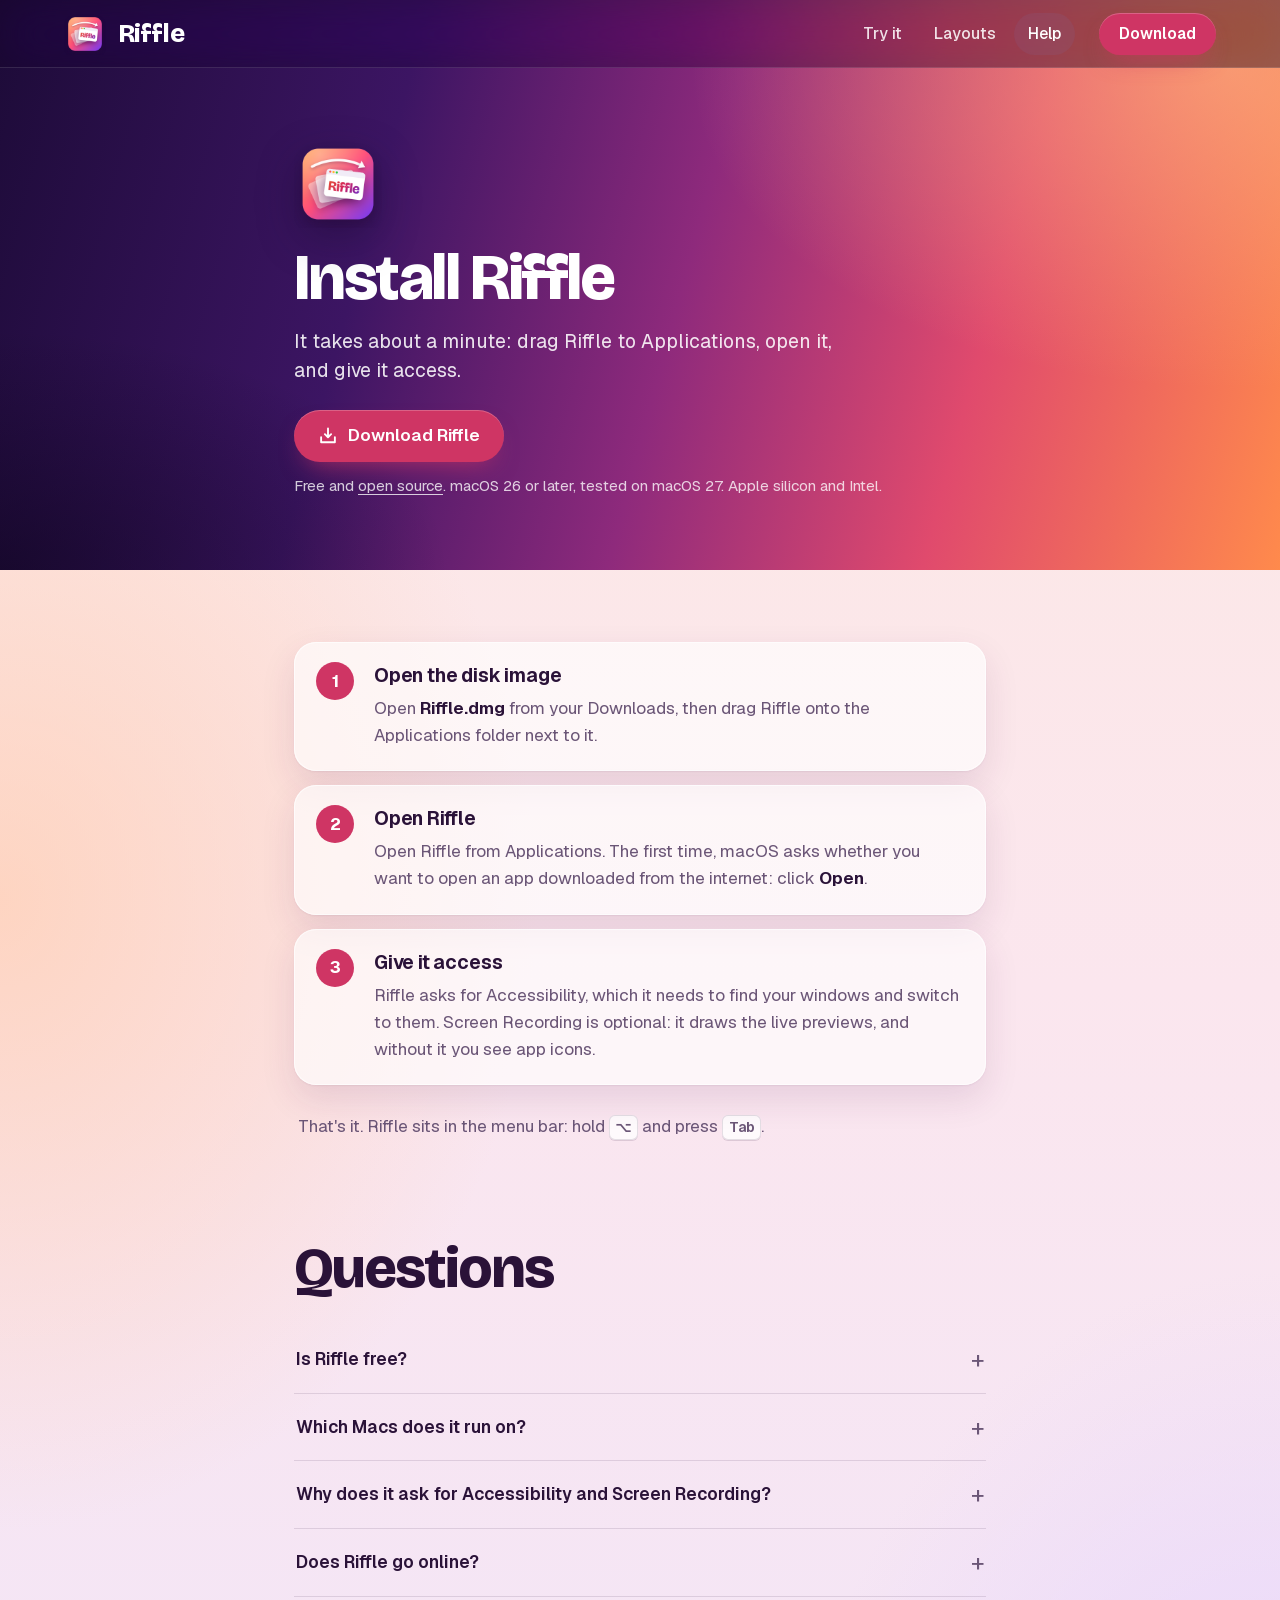
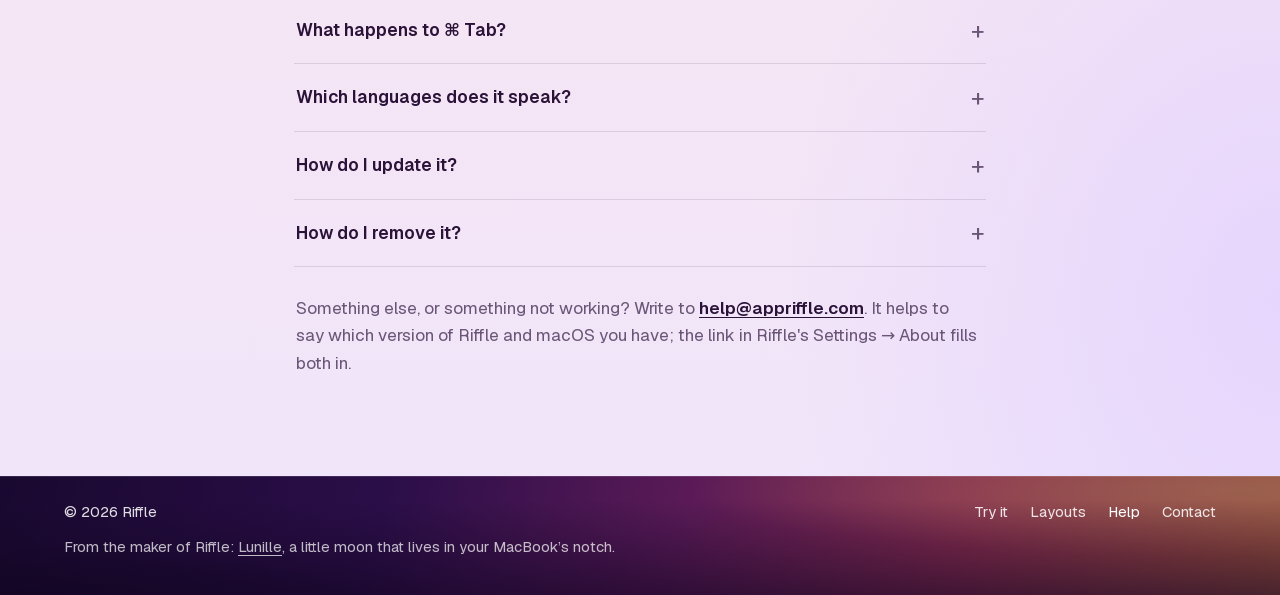
==== commit 76724d2f: "Site: a footer line pointing to Lunille, by the same maker" ====
--- a/website/help.html
+++ b/website/help.html
@@ -93,6 +93,7 @@
   <div class="footer__inner">
     <span>© 2026 Riffle</span>
     <nav aria-label="Footer"><a href="index.html#try">Try it</a><a href="index.html#layouts">Layouts</a><a href="help.html" aria-current="page">Help</a><a href="mailto:help@appriffle.com">Contact</a></nav>
+    <span class="footer__also">From the maker of Riffle: <a href="https://lunille.com/?ref=riffle">Lunille</a>, a little moon that lives in your MacBook&#8217;s notch.</span>
   </div>
 </footer>
 </div>
--- a/website/styles.css
+++ b/website/styles.css
@@ -698,6 +698,8 @@
 .footer nav { display: flex; flex-wrap: wrap; gap: 8px 22px; }
 .footer a { text-decoration: none; }
 .footer a:hover, .footer a[aria-current="page"] { color: #fff; }
+.footer__also { flex-basis: 100%; color: rgb(255 255 255 / 0.72); }
+.footer__also a { text-decoration: underline; text-underline-offset: 3px; }
 
 /* ------------------------------------------------------------------ help: installing, and questions */
 .help-hero { color: #fff; background: var(--dusk); padding: calc(var(--nav) + clamp(40px, 8vh, 88px)) var(--gutter) clamp(48px, 8vh, 88px); }
